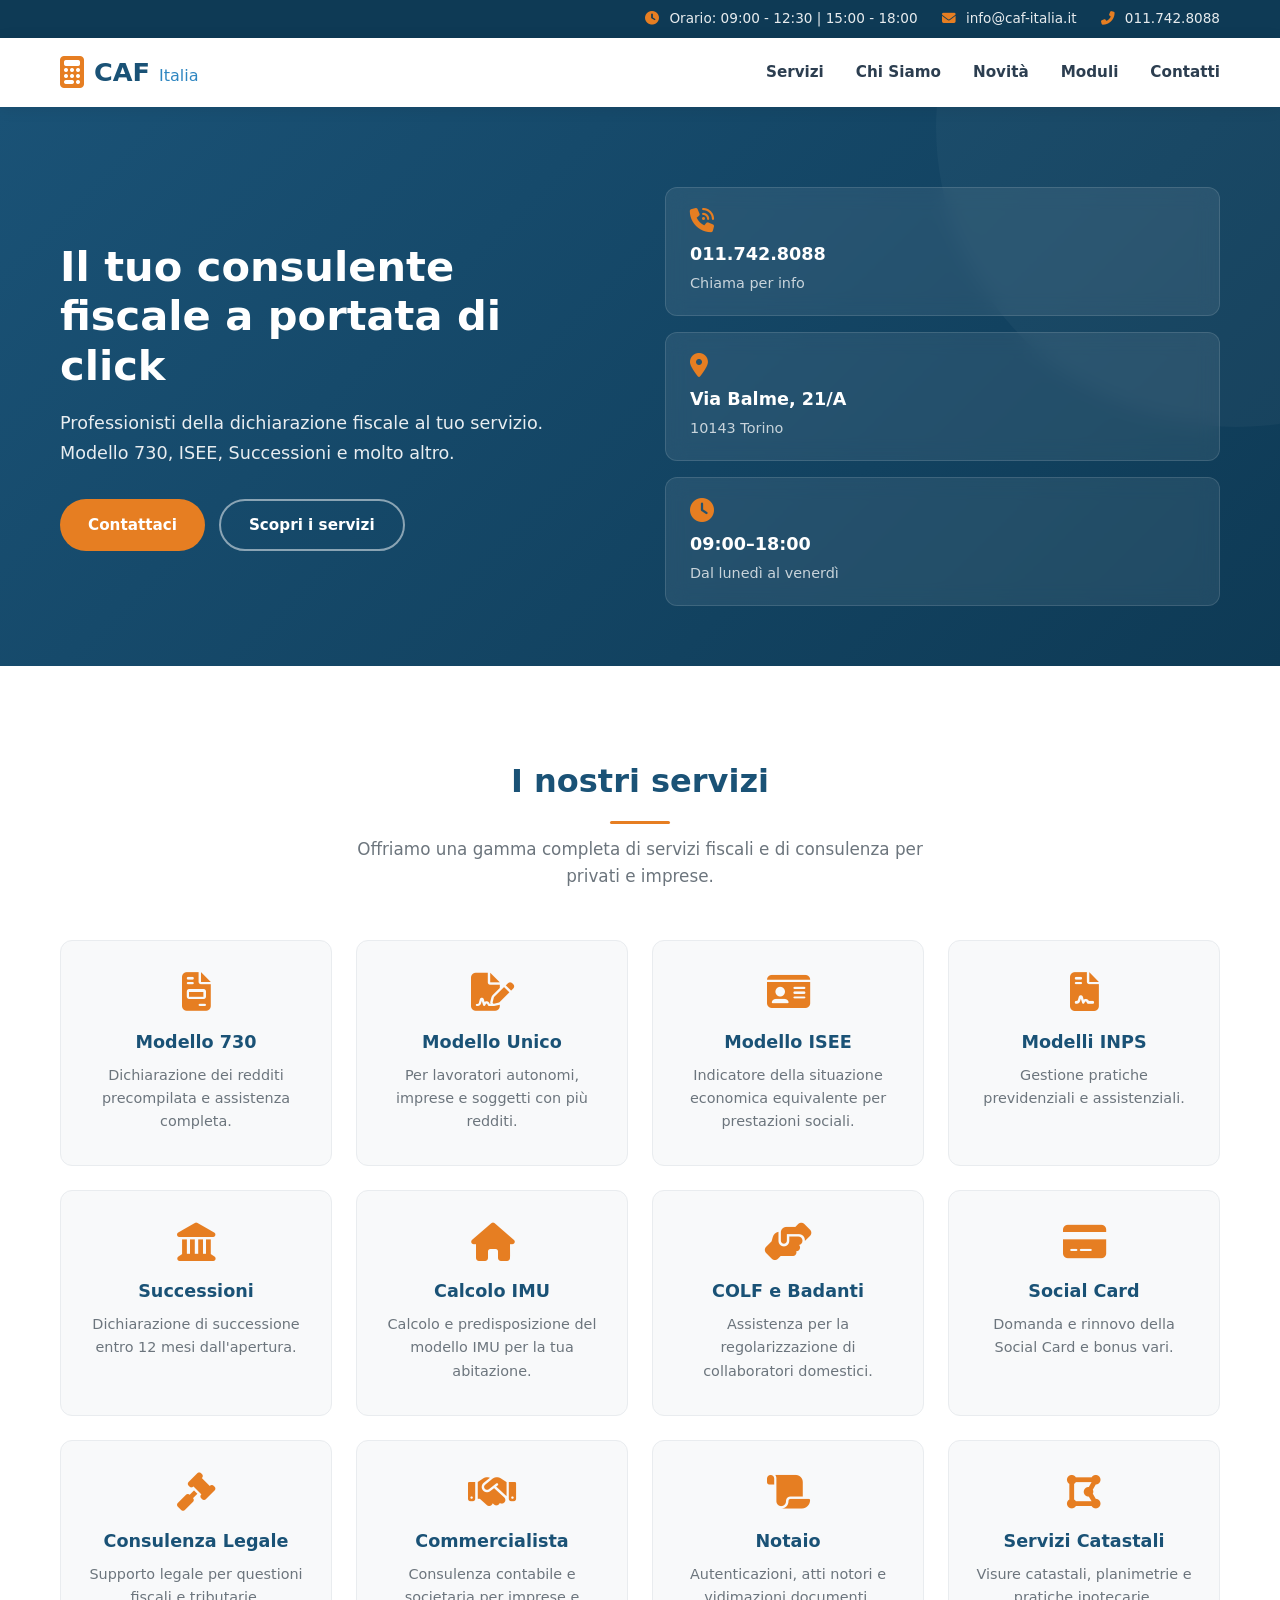
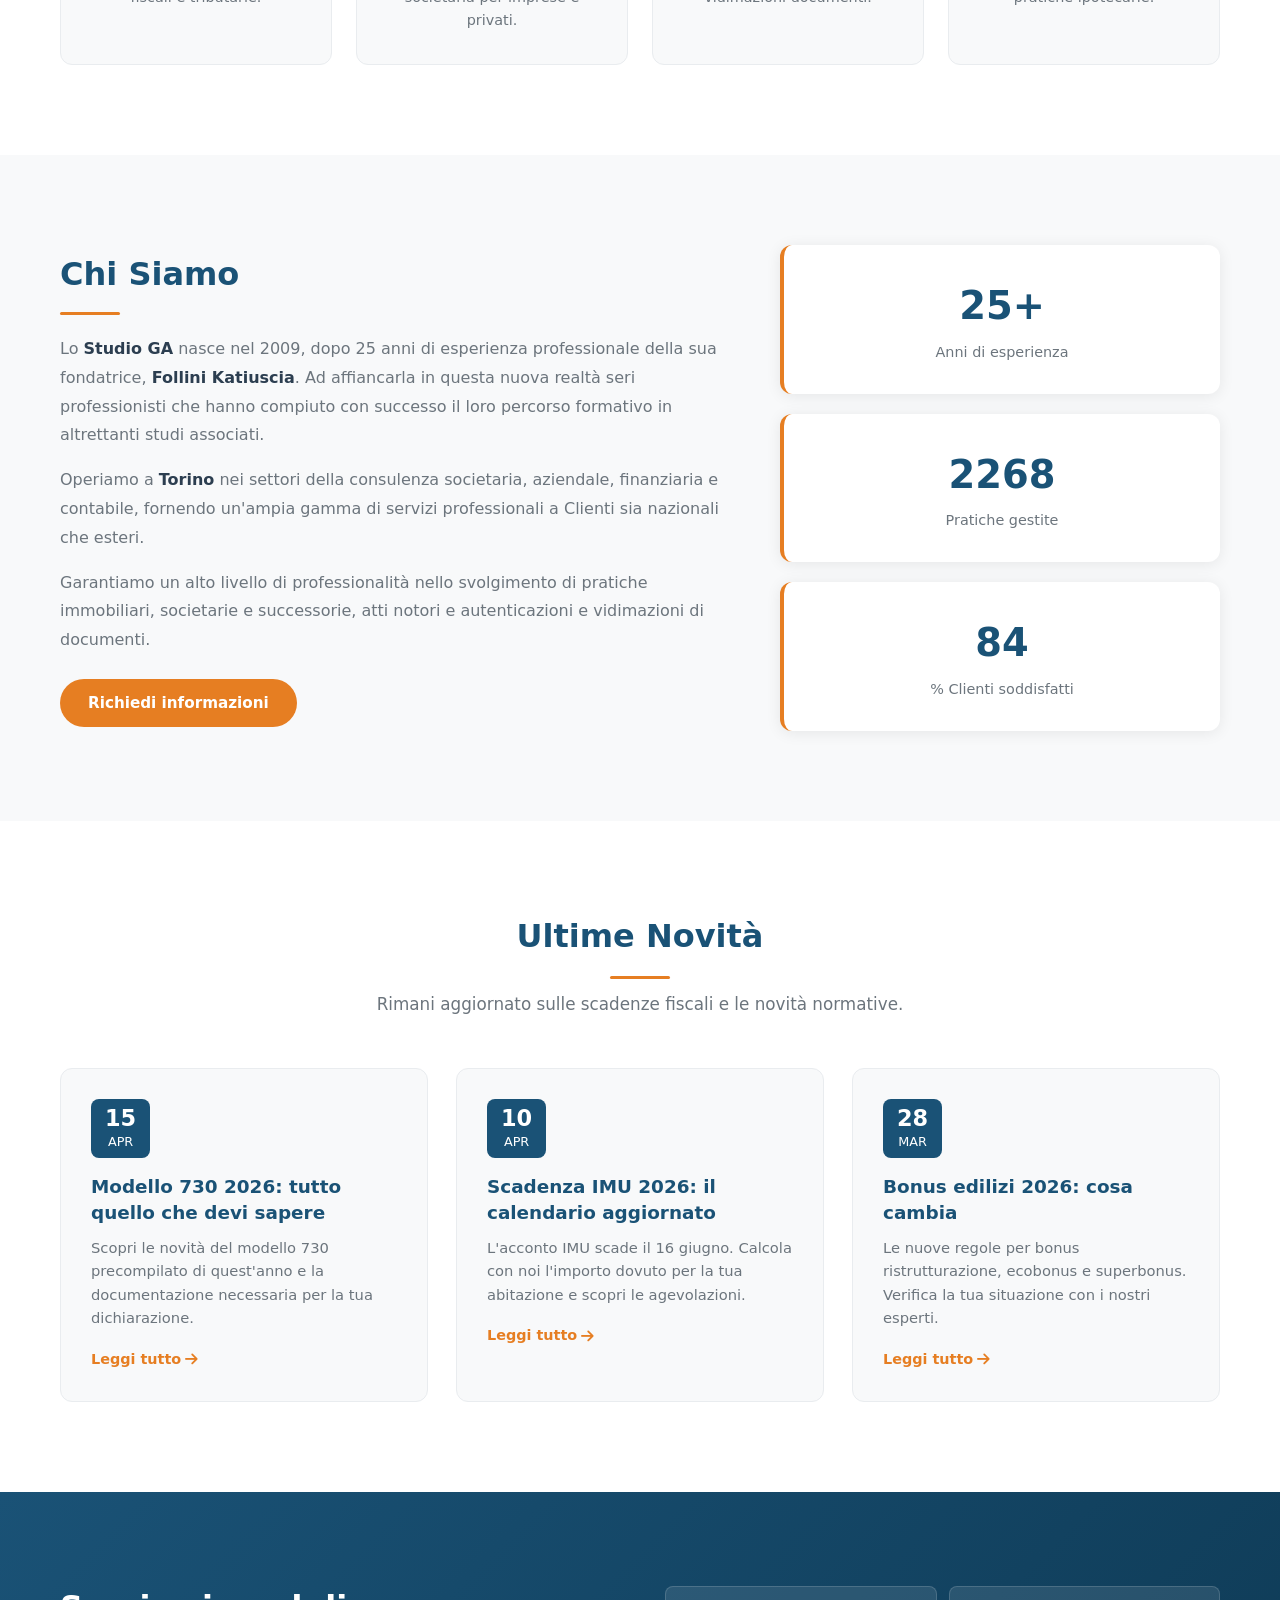
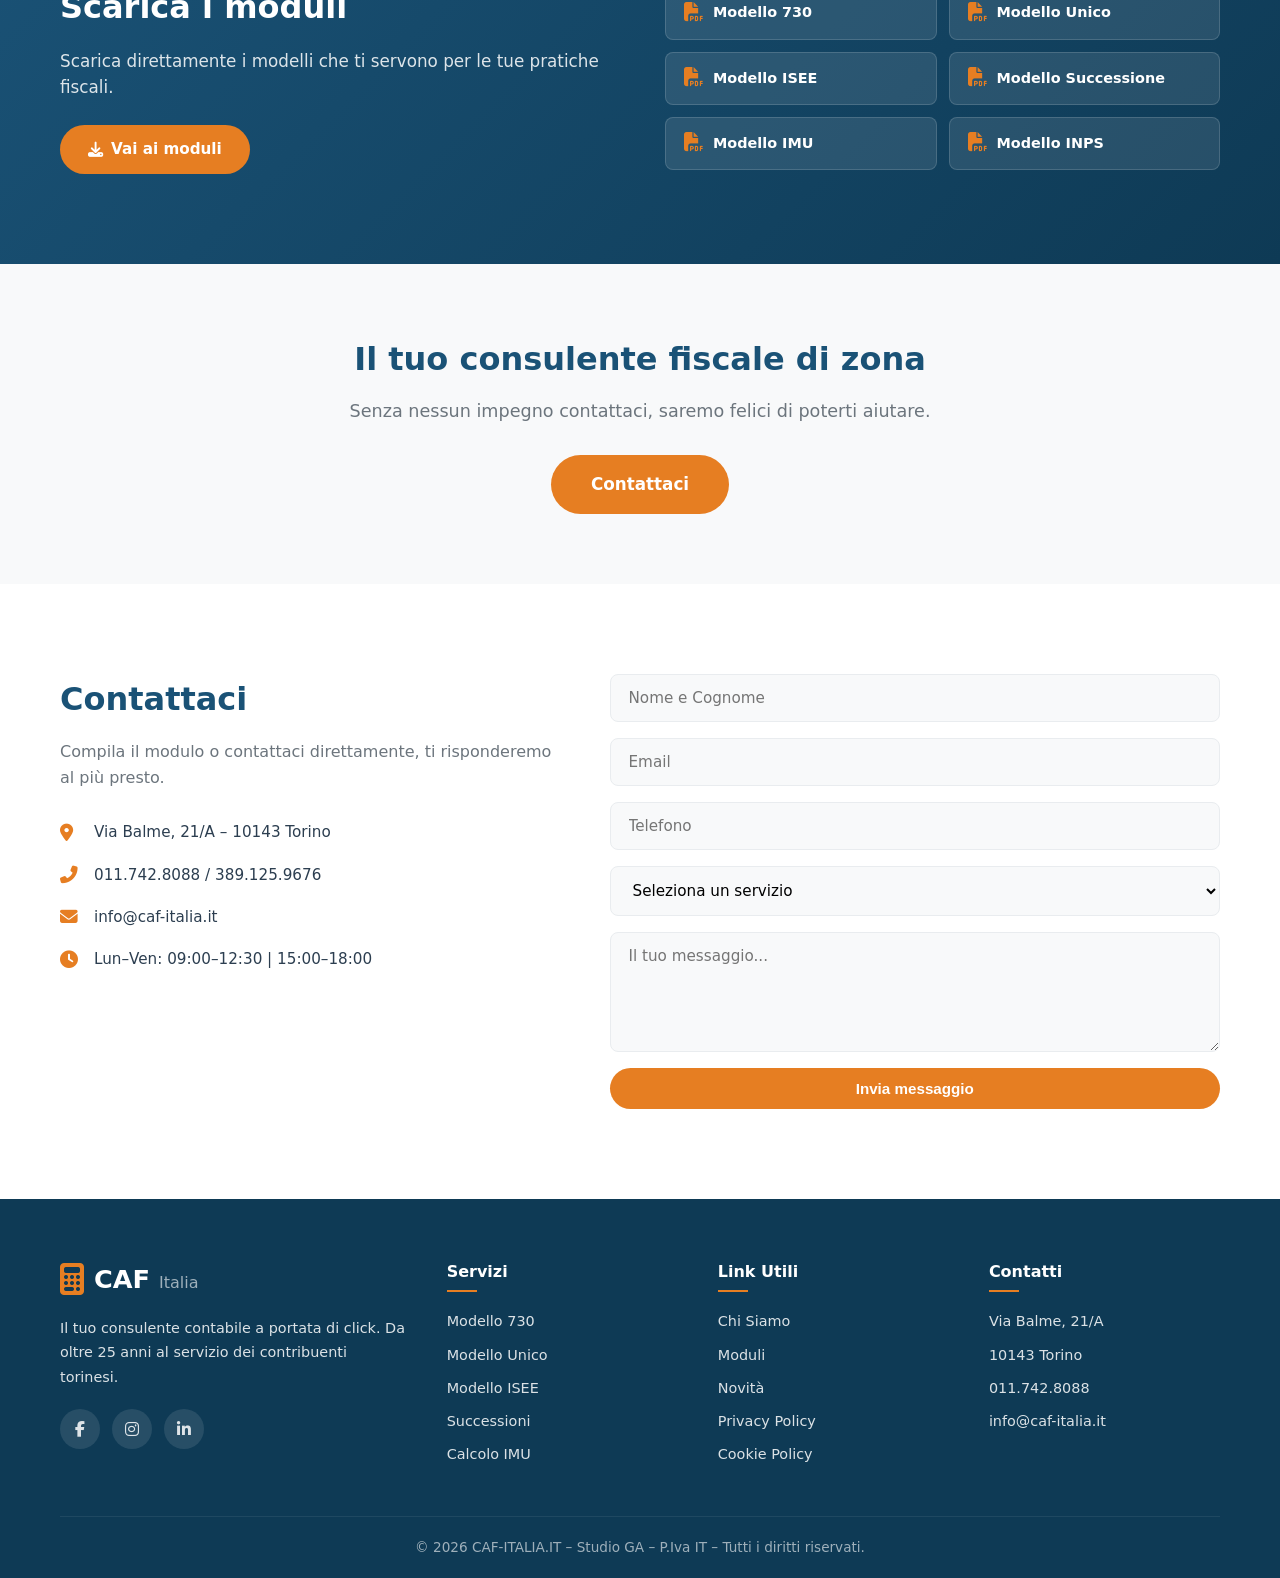
==== index.html @ b52d76a0 "Initial commit: CAF Italia website" ====
<!DOCTYPE html>
<html lang="it">
<head>
  <meta charset="UTF-8">
  <meta name="viewport" content="width=device-width, initial-scale=1.0">
  <meta name="description" content="CAF Italia - Centro di Assistenza Fiscale. Modello 730, ISEE, Unico, Successioni, IMU e molto altro.">
  <title>CAF Italia - Centro di Assistenza Fiscale</title>
  <link rel="stylesheet" href="https://cdnjs.cloudflare.com/ajax/libs/font-awesome/6.5.0/css/all.min.css">
  <link rel="stylesheet" href="css/style.css">
</head>
<body>

  <!-- Top Bar -->
  <div class="top-bar">
    <div class="container">
      <span><i class="fas fa-clock"></i> Orario: 09:00 - 12:30 | 15:00 - 18:00</span>
      <span><i class="fas fa-envelope"></i> info@caf-italia.it</span>
      <span><i class="fas fa-phone-alt"></i> 011.742.8088</span>
    </div>
  </div>

  <!-- Header -->
  <header class="header">
    <div class="container">
      <a href="#" class="logo">
        <i class="fas fa-calculator"></i>
        <span>CAF <small>Italia</small></span>
      </a>
      <nav class="nav">
        <ul>
          <li><a href="#servizi">Servizi</a></li>
          <li><a href="#chi-siamo">Chi Siamo</a></li>
          <li><a href="#novita">Novità</a></li>
          <li><a href="#moduli">Moduli</a></li>
          <li><a href="#contatti">Contatti</a></li>
        </ul>
      </nav>
      <button class="hamburger"><i class="fas fa-bars"></i></button>
    </div>
  </header>

  <!-- Hero -->
  <section class="hero">
    <div class="container">
      <div class="hero-content">
        <h1>Il tuo consulente fiscale a portata di click</h1>
        <p>Professionisti della dichiarazione fiscale al tuo servizio. Modello 730, ISEE, Successioni e molto altro.</p>
        <div class="hero-cta">
          <a href="#contatti" class="btn btn-primary">Contattaci</a>
          <a href="#servizi" class="btn btn-outline">Scopri i servizi</a>
        </div>
      </div>
      <div class="hero-info-cards">
        <div class="info-card">
          <i class="fas fa-phone-volume"></i>
          <h3>011.742.8088</h3>
          <p>Chiama per info</p>
        </div>
        <div class="info-card">
          <i class="fas fa-map-marker-alt"></i>
          <h3>Via Balme, 21/A</h3>
          <p>10143 Torino</p>
        </div>
        <div class="info-card">
          <i class="fas fa-clock"></i>
          <h3>09:00–18:00</h3>
          <p>Dal lunedì al venerdì</p>
        </div>
      </div>
    </div>
  </section>

  <!-- Servizi -->
  <section id="servizi" class="servizi">
    <div class="container">
      <div class="section-header">
        <h2>I nostri servizi</h2>
        <p>Offriamo una gamma completa di servizi fiscali e di consulenza per privati e imprese.</p>
      </div>
      <div class="servizi-grid">
        <a href="#" class="servizio-card">
          <i class="fas fa-file-invoice"></i>
          <h3>Modello 730</h3>
          <p>Dichiarazione dei redditi precompilata e assistenza completa.</p>
        </a>
        <a href="#" class="servizio-card">
          <i class="fas fa-file-signature"></i>
          <h3>Modello Unico</h3>
          <p>Per lavoratori autonomi, imprese e soggetti con più redditi.</p>
        </a>
        <a href="#" class="servizio-card">
          <i class="fas fa-id-card"></i>
          <h3>Modello ISEE</h3>
          <p>Indicatore della situazione economica equivalente per prestazioni sociali.</p>
        </a>
        <a href="#" class="servizio-card">
          <i class="fas fa-file-contract"></i>
          <h3>Modelli INPS</h3>
          <p>Gestione pratiche previdenziali e assistenziali.</p>
        </a>
        <a href="#" class="servizio-card">
          <i class="fas fa-landmark"></i>
          <h3>Successioni</h3>
          <p>Dichiarazione di successione entro 12 mesi dall'apertura.</p>
        </a>
        <a href="#" class="servizio-card">
          <i class="fas fa-home"></i>
          <h3>Calcolo IMU</h3>
          <p>Calcolo e predisposizione del modello IMU per la tua abitazione.</p>
        </a>
        <a href="#" class="servizio-card">
          <i class="fas fa-hands-helping"></i>
          <h3>COLF e Badanti</h3>
          <p>Assistenza per la regolarizzazione di collaboratori domestici.</p>
        </a>
        <a href="#" class="servizio-card">
          <i class="fas fa-credit-card"></i>
          <h3>Social Card</h3>
          <p>Domanda e rinnovo della Social Card e bonus vari.</p>
        </a>
        <a href="#" class="servizio-card">
          <i class="fas fa-gavel"></i>
          <h3>Consulenza Legale</h3>
          <p>Supporto legale per questioni fiscali e tributarie.</p>
        </a>
        <a href="#" class="servizio-card">
          <i class="fas fa-handshake"></i>
          <h3>Commercialista</h3>
          <p>Consulenza contabile e societaria per imprese e privati.</p>
        </a>
        <a href="#" class="servizio-card">
          <i class="fas fa-scroll"></i>
          <h3>Notaio</h3>
          <p>Autenticazioni, atti notori e vidimazioni documenti.</p>
        </a>
        <a href="#" class="servizio-card">
          <i class="fas fa-draw-polygon"></i>
          <h3>Servizi Catastali</h3>
          <p>Visure catastali, planimetrie e pratiche ipotecarie.</p>
        </a>
      </div>
    </div>
  </section>

  <!-- Chi Siamo -->
  <section id="chi-siamo" class="chi-siamo">
    <div class="container">
      <div class="chi-siamo-content">
        <div class="chi-siamo-text">
          <h2>Chi Siamo</h2>
          <p>Lo <strong>Studio GA</strong> nasce nel 2009, dopo 25 anni di esperienza professionale della sua fondatrice, <strong>Follini Katiuscia</strong>. Ad affiancarla in questa nuova realtà seri professionisti che hanno compiuto con successo il loro percorso formativo in altrettanti studi associati.</p>
          <p>Operiamo a <strong>Torino</strong> nei settori della consulenza societaria, aziendale, finanziaria e contabile, fornendo un'ampia gamma di servizi professionali a Clienti sia nazionali che esteri.</p>
          <p>Garantiamo un alto livello di professionalità nello svolgimento di pratiche immobiliari, societarie e successorie, atti notori e autenticazioni e vidimazioni di documenti.</p>
          <a href="#contatti" class="btn btn-primary">Richiedi informazioni</a>
        </div>
        <div class="chi-siamo-stats">
          <div class="stat">
            <span class="stat-number" data-target="25">0</span>
            <span class="stat-label">Anni di esperienza</span>
          </div>
          <div class="stat">
            <span class="stat-number" data-target="5000">0</span>
            <span class="stat-label">Pratiche gestite</span>
          </div>
          <div class="stat">
            <span class="stat-number" data-target="98">0</span>
            <span class="stat-label">% Clienti soddisfatti</span>
          </div>
        </div>
      </div>
    </div>
  </section>

  <!-- Novità -->
  <section id="novita" class="novita">
    <div class="container">
      <div class="section-header">
        <h2>Ultime Novità</h2>
        <p>Rimani aggiornato sulle scadenze fiscali e le novità normative.</p>
      </div>
      <div class="novita-grid">
        <article class="novita-card">
          <div class="novita-date"><span>15</span> Apr</div>
          <h3>Modello 730 2026: tutto quello che devi sapere</h3>
          <p>Scopri le novità del modello 730 precompilato di quest'anno e la documentazione necessaria per la tua dichiarazione.</p>
          <a href="#">Leggi tutto <i class="fas fa-arrow-right"></i></a>
        </article>
        <article class="novita-card">
          <div class="novita-date"><span>10</span> Apr</div>
          <h3>Scadenza IMU 2026: il calendario aggiornato</h3>
          <p>L'acconto IMU scade il 16 giugno. Calcola con noi l'importo dovuto per la tua abitazione e scopri le agevolazioni.</p>
          <a href="#">Leggi tutto <i class="fas fa-arrow-right"></i></a>
        </article>
        <article class="novita-card">
          <div class="novita-date"><span>28</span> Mar</div>
          <h3>Bonus edilizi 2026: cosa cambia</h3>
          <p>Le nuove regole per bonus ristrutturazione, ecobonus e superbonus. Verifica la tua situazione con i nostri esperti.</p>
          <a href="#">Leggi tutto <i class="fas fa-arrow-right"></i></a>
        </article>
      </div>
    </div>
  </section>

  <!-- Moduli -->
  <section id="moduli" class="moduli">
    <div class="container">
      <div class="moduli-content">
        <div>
          <h2>Scarica i moduli</h2>
          <p>Scarica direttamente i modelli che ti servono per le tue pratiche fiscali.</p>
          <a href="#" class="btn btn-primary"><i class="fas fa-download"></i> Vai ai moduli</a>
        </div>
        <div class="moduli-links">
          <a href="#"><i class="fas fa-file-pdf"></i> Modello 730</a>
          <a href="#"><i class="fas fa-file-pdf"></i> Modello Unico</a>
          <a href="#"><i class="fas fa-file-pdf"></i> Modello ISEE</a>
          <a href="#"><i class="fas fa-file-pdf"></i> Modello Successione</a>
          <a href="#"><i class="fas fa-file-pdf"></i> Modello IMU</a>
          <a href="#"><i class="fas fa-file-pdf"></i> Modello INPS</a>
        </div>
      </div>
    </div>
  </section>

  <!-- CTA -->
  <section class="cta">
    <div class="container">
      <h2>Il tuo consulente fiscale di zona</h2>
      <p>Senza nessun impegno contattaci, saremo felici di poterti aiutare.</p>
      <a href="#contatti" class="btn btn-primary btn-lg">Contattaci</a>
    </div>
  </section>

  <!-- Contatti -->
  <section id="contatti" class="contatti">
    <div class="container">
      <div class="contatti-grid">
        <div class="contatti-info">
          <h2>Contattaci</h2>
          <p>Compila il modulo o contattaci direttamente, ti risponderemo al più presto.</p>
          <ul class="contatti-details">
            <li><i class="fas fa-map-marker-alt"></i> Via Balme, 21/A – 10143 Torino</li>
            <li><i class="fas fa-phone-alt"></i> 011.742.8088 / 389.125.9676</li>
            <li><i class="fas fa-envelope"></i> info@caf-italia.it</li>
            <li><i class="fas fa-clock"></i> Lun–Ven: 09:00–12:30 | 15:00–18:00</li>
          </ul>
        </div>
        <form class="contatti-form" id="contactForm">
          <input type="text" placeholder="Nome e Cognome" required>
          <input type="email" placeholder="Email" required>
          <input type="tel" placeholder="Telefono">
          <select required>
            <option value="">Seleziona un servizio</option>
            <option>Modello 730</option>
            <option>Modello Unico</option>
            <option>Modello ISEE</option>
            <option>Successione</option>
            <option>Calcolo IMU</option>
            <option>COLF e Badanti</option>
            <option>Consulenza</option>
            <option>Altro</option>
          </select>
          <textarea placeholder="Il tuo messaggio..." rows="5" required></textarea>
          <button type="submit" class="btn btn-primary">Invia messaggio</button>
        </form>
      </div>
    </div>
  </section>

  <!-- Footer -->
  <footer class="footer">
    <div class="container">
      <div class="footer-grid">
        <div class="footer-brand">
          <a href="#" class="logo">
            <i class="fas fa-calculator"></i>
            <span>CAF <small>Italia</small></span>
          </a>
          <p>Il tuo consulente contabile a portata di click. Da oltre 25 anni al servizio dei contribuenti torinesi.</p>
          <div class="footer-social">
            <a href="#"><i class="fab fa-facebook-f"></i></a>
            <a href="#"><i class="fab fa-instagram"></i></a>
            <a href="#"><i class="fab fa-linkedin-in"></i></a>
          </div>
        </div>
        <div class="footer-col">
          <h4>Servizi</h4>
          <ul>
            <li><a href="#">Modello 730</a></li>
            <li><a href="#">Modello Unico</a></li>
            <li><a href="#">Modello ISEE</a></li>
            <li><a href="#">Successioni</a></li>
            <li><a href="#">Calcolo IMU</a></li>
          </ul>
        </div>
        <div class="footer-col">
          <h4>Link Utili</h4>
          <ul>
            <li><a href="#">Chi Siamo</a></li>
            <li><a href="#">Moduli</a></li>
            <li><a href="#">Novità</a></li>
            <li><a href="#">Privacy Policy</a></li>
            <li><a href="#">Cookie Policy</a></li>
          </ul>
        </div>
        <div class="footer-col">
          <h4>Contatti</h4>
          <ul>
            <li>Via Balme, 21/A</li>
            <li>10143 Torino</li>
            <li>011.742.8088</li>
            <li>info@caf-italia.it</li>
          </ul>
        </div>
      </div>
      <div class="footer-bottom">
        <p>&copy; 2026 CAF-ITALIA.IT – Studio GA – P.Iva IT – Tutti i diritti riservati.</p>
      </div>
    </div>
  </footer>

  <a href="#" class="back-to-top" id="backToTop"><i class="fas fa-chevron-up"></i></a>

  <script src="js/main.js"></script>
</body>
</html>
---- css/style.css ----
/* ============================================
   CAF Italia - Stile Principale
   ============================================ */

*, *::before, *::after {
  margin: 0;
  padding: 0;
  box-sizing: border-box;
}

:root {
  --primary: #1a5276;
  --primary-dark: #0e3a55;
  --primary-light: #2e86c1;
  --accent: #e67e22;
  --accent-hover: #d35400;
  --bg-light: #f8f9fa;
  --bg-white: #ffffff;
  --text: #2c3e50;
  --text-light: #6c757d;
  --border: #e9ecef;
  --shadow: 0 2px 15px rgba(0,0,0,0.08);
  --shadow-hover: 0 8px 30px rgba(0,0,0,0.12);
  --radius: 12px;
  --radius-sm: 8px;
  --transition: 0.3s ease;
  --font: 'Segoe UI', system-ui, -apple-system, sans-serif;
}

html {
  scroll-behavior: smooth;
}

body {
  font-family: var(--font);
  color: var(--text);
  line-height: 1.6;
  background: var(--bg-light);
}

a {
  text-decoration: none;
  color: inherit;
}

ul { list-style: none; }

img { max-width: 100%; }

.container {
  max-width: 1200px;
  margin: 0 auto;
  padding: 0 20px;
}

/* ============================================
   Top Bar
   ============================================ */

.top-bar {
  background: var(--primary-dark);
  color: rgba(255,255,255,0.9);
  font-size: 0.85rem;
  padding: 8px 0;
}

.top-bar .container {
  display: flex;
  justify-content: flex-end;
  gap: 24px;
  flex-wrap: wrap;
}

.top-bar span i {
  margin-right: 6px;
  color: var(--accent);
}

/* ============================================
   Header / Nav
   ============================================ */

.header {
  background: var(--bg-white);
  box-shadow: var(--shadow);
  position: sticky;
  top: 0;
  z-index: 1000;
  padding: 14px 0;
}

.header .container {
  display: flex;
  align-items: center;
  justify-content: space-between;
}

.logo {
  display: flex;
  align-items: center;
  gap: 10px;
  font-size: 1.6rem;
  font-weight: 800;
  color: var(--primary);
}

.logo i {
  font-size: 2rem;
  color: var(--accent);
}

.logo small {
  font-weight: 300;
  font-size: 1rem;
  color: var(--primary-light);
}

.nav ul {
  display: flex;
  gap: 32px;
}

.nav a {
  font-weight: 600;
  font-size: 0.95rem;
  color: var(--text);
  position: relative;
  padding-bottom: 4px;
  transition: color var(--transition);
}

.nav a::after {
  content: '';
  position: absolute;
  bottom: 0;
  left: 0;
  width: 0;
  height: 2px;
  background: var(--accent);
  transition: width var(--transition);
}

.nav a:hover {
  color: var(--accent);
}

.nav a:hover::after {
  width: 100%;
}

.hamburger {
  display: none;
  background: none;
  border: none;
  font-size: 1.5rem;
  color: var(--primary);
  cursor: pointer;
}

/* ============================================
   Hero
   ============================================ */

.hero {
  background: linear-gradient(135deg, var(--primary) 0%, var(--primary-dark) 100%);
  color: var(--bg-white);
  padding: 80px 0 60px;
  position: relative;
  overflow: hidden;
}

.hero::before {
  content: '';
  position: absolute;
  top: -50%;
  right: -20%;
  width: 600px;
  height: 600px;
  border-radius: 50%;
  background: rgba(255,255,255,0.03);
}

.hero .container {
  display: grid;
  grid-template-columns: 1fr 1fr;
  gap: 50px;
  align-items: center;
}

.hero-content h1 {
  font-size: 2.6rem;
  line-height: 1.2;
  margin-bottom: 18px;
}

.hero-content p {
  font-size: 1.1rem;
  opacity: 0.9;
  margin-bottom: 30px;
  line-height: 1.7;
}

.hero-cta {
  display: flex;
  gap: 14px;
  flex-wrap: wrap;
}

.btn {
  display: inline-flex;
  align-items: center;
  gap: 8px;
  padding: 12px 28px;
  border-radius: 50px;
  font-weight: 600;
  font-size: 0.95rem;
  border: none;
  cursor: pointer;
  transition: all var(--transition);
}

.btn-primary {
  background: var(--accent);
  color: var(--bg-white);
}

.btn-primary:hover {
  background: var(--accent-hover);
  transform: translateY(-2px);
  box-shadow: 0 4px 15px rgba(230,126,34,0.4);
}

.btn-outline {
  background: transparent;
  color: var(--bg-white);
  border: 2px solid rgba(255,255,255,0.5);
}

.btn-outline:hover {
  border-color: var(--bg-white);
  background: rgba(255,255,255,0.1);
  transform: translateY(-2px);
}

.btn-lg {
  padding: 16px 40px;
  font-size: 1.05rem;
}

.hero-info-cards {
  display: grid;
  gap: 16px;
}

.info-card {
  background: rgba(255,255,255,0.08);
  backdrop-filter: blur(10px);
  padding: 20px 24px;
  border-radius: var(--radius);
  border: 1px solid rgba(255,255,255,0.12);
  transition: all var(--transition);
}

.info-card:hover {
  background: rgba(255,255,255,0.14);
  transform: translateX(6px);
}

.info-card i {
  font-size: 1.5rem;
  color: var(--accent);
  margin-bottom: 8px;
}

.info-card h3 {
  font-size: 1.1rem;
  margin-bottom: 4px;
}

.info-card p {
  font-size: 0.9rem;
  opacity: 0.75;
}

/* ============================================
   Section Header
   ============================================ */

.section-header {
  text-align: center;
  margin-bottom: 50px;
}

.section-header h2 {
  font-size: 2rem;
  color: var(--primary);
  margin-bottom: 12px;
}

.section-header h2::after {
  content: '';
  display: block;
  width: 60px;
  height: 3px;
  background: var(--accent);
  margin: 14px auto 0;
  border-radius: 2px;
}

.section-header p {
  color: var(--text-light);
  font-size: 1.05rem;
  max-width: 600px;
  margin: 0 auto;
}

/* ============================================
   Servizi
   ============================================ */

.servizi {
  padding: 90px 0;
  background: var(--bg-white);
}

.servizi-grid {
  display: grid;
  grid-template-columns: repeat(auto-fill, minmax(260px, 1fr));
  gap: 24px;
}

.servizio-card {
  background: var(--bg-light);
  padding: 32px 24px;
  border-radius: var(--radius);
  text-align: center;
  border: 1px solid var(--border);
  transition: all var(--transition);
}

.servizio-card:hover {
  transform: translateY(-6px);
  box-shadow: var(--shadow-hover);
  border-color: var(--primary-light);
}

.servizio-card i {
  font-size: 2.4rem;
  color: var(--accent);
  margin-bottom: 16px;
}

.servizio-card h3 {
  font-size: 1.1rem;
  color: var(--primary);
  margin-bottom: 8px;
}

.servizio-card p {
  color: var(--text-light);
  font-size: 0.9rem;
}

/* ============================================
   Chi Siamo
   ============================================ */

.chi-siamo {
  padding: 90px 0;
  background: var(--bg-light);
}

.chi-siamo-content {
  display: grid;
  grid-template-columns: 1.2fr 0.8fr;
  gap: 60px;
  align-items: center;
}

.chi-siamo-text h2 {
  font-size: 2rem;
  color: var(--primary);
  margin-bottom: 20px;
}

.chi-siamo-text h2::after {
  content: '';
  display: block;
  width: 60px;
  height: 3px;
  background: var(--accent);
  margin-top: 12px;
  border-radius: 2px;
}

.chi-siamo-text p {
  margin-bottom: 16px;
  color: var(--text-light);
  line-height: 1.8;
}

.chi-siamo-text p strong {
  color: var(--text);
}

.chi-siamo-text .btn {
  margin-top: 8px;
}

.chi-siamo-stats {
  display: grid;
  gap: 20px;
}

.stat {
  background: var(--bg-white);
  padding: 30px 20px;
  border-radius: var(--radius);
  text-align: center;
  box-shadow: var(--shadow);
  border-left: 4px solid var(--accent);
}

.stat-number {
  display: block;
  font-size: 2.4rem;
  font-weight: 800;
  color: var(--primary);
}

.stat-label {
  display: block;
  font-size: 0.9rem;
  color: var(--text-light);
  margin-top: 4px;
}

/* ============================================
   Novità
   ============================================ */

.novita {
  padding: 90px 0;
  background: var(--bg-white);
}

.novita-grid {
  display: grid;
  grid-template-columns: repeat(auto-fill, minmax(320px, 1fr));
  gap: 28px;
}

.novita-card {
  background: var(--bg-light);
  border-radius: var(--radius);
  padding: 30px;
  border: 1px solid var(--border);
  transition: all var(--transition);
}

.novita-card:hover {
  transform: translateY(-4px);
  box-shadow: var(--shadow-hover);
}

.novita-date {
  display: inline-flex;
  flex-direction: column;
  align-items: center;
  background: var(--primary);
  color: var(--bg-white);
  border-radius: var(--radius-sm);
  padding: 6px 14px;
  margin-bottom: 16px;
  font-size: 0.8rem;
  text-transform: uppercase;
}

.novita-date span {
  font-size: 1.4rem;
  font-weight: 700;
  line-height: 1.2;
}

.novita-card h3 {
  font-size: 1.15rem;
  color: var(--primary);
  margin-bottom: 10px;
  line-height: 1.4;
}

.novita-card p {
  color: var(--text-light);
  font-size: 0.92rem;
  margin-bottom: 16px;
}

.novita-card a {
  color: var(--accent);
  font-weight: 600;
  font-size: 0.9rem;
  transition: gap var(--transition);
  display: inline-flex;
  align-items: center;
  gap: 4px;
}

.novita-card a:hover {
  gap: 8px;
}

/* ============================================
   Moduli
   ============================================ */

.moduli {
  padding: 90px 0;
  background: linear-gradient(135deg, var(--primary) 0%, var(--primary-dark) 100%);
  color: var(--bg-white);
}

.moduli-content {
  display: grid;
  grid-template-columns: 1fr 1fr;
  gap: 50px;
  align-items: center;
}

.moduli-content h2 {
  font-size: 2rem;
  margin-bottom: 14px;
}

.moduli-content p {
  opacity: 0.85;
  margin-bottom: 24px;
  font-size: 1.05rem;
}

.moduli-links {
  display: grid;
  grid-template-columns: 1fr 1fr;
  gap: 12px;
}

.moduli-links a {
  display: flex;
  align-items: center;
  gap: 10px;
  background: rgba(255,255,255,0.1);
  padding: 14px 18px;
  border-radius: var(--radius-sm);
  font-weight: 600;
  font-size: 0.9rem;
  transition: all var(--transition);
  border: 1px solid rgba(255,255,255,0.15);
}

.moduli-links a i {
  color: var(--accent);
  font-size: 1.2rem;
}

.moduli-links a:hover {
  background: rgba(255,255,255,0.2);
  transform: translateY(-2px);
}

/* ============================================
   CTA
   ============================================ */

.cta {
  padding: 70px 0;
  text-align: center;
  background: var(--bg-light);
}

.cta h2 {
  font-size: 2rem;
  color: var(--primary);
  margin-bottom: 12px;
}

.cta p {
  color: var(--text-light);
  font-size: 1.1rem;
  margin-bottom: 30px;
}

/* ============================================
   Contatti
   ============================================ */

.contatti {
  padding: 90px 0;
  background: var(--bg-white);
}

.contatti-grid {
  display: grid;
  grid-template-columns: 0.9fr 1.1fr;
  gap: 50px;
  align-items: start;
}

.contatti-info h2 {
  font-size: 2rem;
  color: var(--primary);
  margin-bottom: 14px;
}

.contatti-info > p {
  color: var(--text-light);
  margin-bottom: 30px;
}

.contatti-details {
  display: grid;
  gap: 18px;
}

.contatti-details li {
  display: flex;
  align-items: center;
  gap: 14px;
  font-size: 0.95rem;
}

.contatti-details li i {
  width: 20px;
  color: var(--accent);
  font-size: 1.1rem;
}

.contatti-form {
  display: grid;
  gap: 16px;
}

.contatti-form input,
.contatti-form select,
.contatti-form textarea {
  width: 100%;
  padding: 14px 18px;
  border: 1px solid var(--border);
  border-radius: var(--radius-sm);
  font-family: var(--font);
  font-size: 0.95rem;
  background: var(--bg-light);
  transition: border var(--transition);
}

.contatti-form input:focus,
.contatti-form select:focus,
.contatti-form textarea:focus {
  outline: none;
  border-color: var(--primary-light);
  background: var(--bg-white);
}

.contatti-form button {
  justify-content: center;
}

/* ============================================
   Footer
   ============================================ */

.footer {
  background: var(--primary-dark);
  color: rgba(255,255,255,0.85);
  padding: 60px 0 0;
}

.footer-grid {
  display: grid;
  grid-template-columns: 1.5fr 1fr 1fr 1fr;
  gap: 40px;
  padding-bottom: 40px;
}

.footer-brand .logo {
  color: var(--bg-white);
  margin-bottom: 16px;
}

.footer-brand .logo small {
  color: rgba(255,255,255,0.6);
}

.footer-brand p {
  font-size: 0.9rem;
  margin-bottom: 20px;
  line-height: 1.7;
}

.footer-social {
  display: flex;
  gap: 12px;
}

.footer-social a {
  display: flex;
  align-items: center;
  justify-content: center;
  width: 40px;
  height: 40px;
  border-radius: 50%;
  background: rgba(255,255,255,0.1);
  transition: all var(--transition);
}

.footer-social a:hover {
  background: var(--accent);
  transform: translateY(-3px);
}

.footer-col h4 {
  color: var(--bg-white);
  font-size: 1rem;
  margin-bottom: 18px;
  position: relative;
  padding-bottom: 8px;
}

.footer-col h4::after {
  content: '';
  position: absolute;
  bottom: 0;
  left: 0;
  width: 30px;
  height: 2px;
  background: var(--accent);
}

.footer-col ul li {
  margin-bottom: 10px;
  font-size: 0.9rem;
}

.footer-col ul li a {
  transition: color var(--transition);
}

.footer-col ul li a:hover {
  color: var(--accent);
}

.footer-bottom {
  border-top: 1px solid rgba(255,255,255,0.1);
  padding: 20px 0;
  text-align: center;
  font-size: 0.85rem;
  opacity: 0.7;
}

/* ============================================
   Back to Top
   ============================================ */

.back-to-top {
  position: fixed;
  bottom: 30px;
  right: 30px;
  width: 46px;
  height: 46px;
  background: var(--accent);
  color: var(--bg-white);
  border-radius: 50%;
  display: flex;
  align-items: center;
  justify-content: center;
  font-size: 1.2rem;
  box-shadow: var(--shadow);
  opacity: 0;
  visibility: hidden;
  transition: all var(--transition);
  z-index: 999;
}

.back-to-top.visible {
  opacity: 1;
  visibility: visible;
}

.back-to-top:hover {
  background: var(--accent-hover);
  transform: translateY(-3px);
}

/* ============================================
   Responsive
   ============================================ */

@media (max-width: 992px) {
  .hero .container {
    grid-template-columns: 1fr;
  }

  .hero-content h1 {
    font-size: 2rem;
  }

  .hero-info-cards {
    grid-template-columns: repeat(3, 1fr);
  }

  .chi-siamo-content {
    grid-template-columns: 1fr;
  }

  .contatti-grid {
    grid-template-columns: 1fr;
  }

  .moduli-content {
    grid-template-columns: 1fr;
  }

  .footer-grid {
    grid-template-columns: repeat(2, 1fr);
  }
}

@media (max-width: 768px) {
  .top-bar .container {
    justify-content: center;
    gap: 12px;
  }

  .nav ul {
    display: none;
    flex-direction: column;
    gap: 0;
    position: absolute;
    top: 100%;
    left: 0;
    right: 0;
    background: var(--bg-white);
    box-shadow: 0 10px 30px rgba(0,0,0,0.1);
  }

  .nav ul.active {
    display: flex;
  }

  .nav ul li {
    border-top: 1px solid var(--border);
  }

  .nav ul li a {
    display: block;
    padding: 16px 20px;
  }

  .hamburger {
    display: block;
  }

  .hero {
    padding: 50px 0 40px;
  }

  .hero-content h1 {
    font-size: 1.7rem;
  }

  .hero-info-cards {
    grid-template-columns: 1fr;
  }

  .servizi-grid {
    grid-template-columns: repeat(2, 1fr);
  }

  .novita-grid {
    grid-template-columns: 1fr;
  }

  .moduli-links {
    grid-template-columns: 1fr;
  }

  .chi-siamo-stats {
    grid-template-columns: repeat(3, 1fr);
  }

  .footer-grid {
    grid-template-columns: 1fr;
    gap: 30px;
  }

  .section-header h2 {
    font-size: 1.6rem;
  }
}

@media (max-width: 480px) {
  .servizi-grid {
    grid-template-columns: 1fr;
  }

  .chi-siamo-stats {
    grid-template-columns: 1fr;
  }

  .hero-cta {
    flex-direction: column;
  }

  .hero-cta .btn {
    justify-content: center;
  }
}
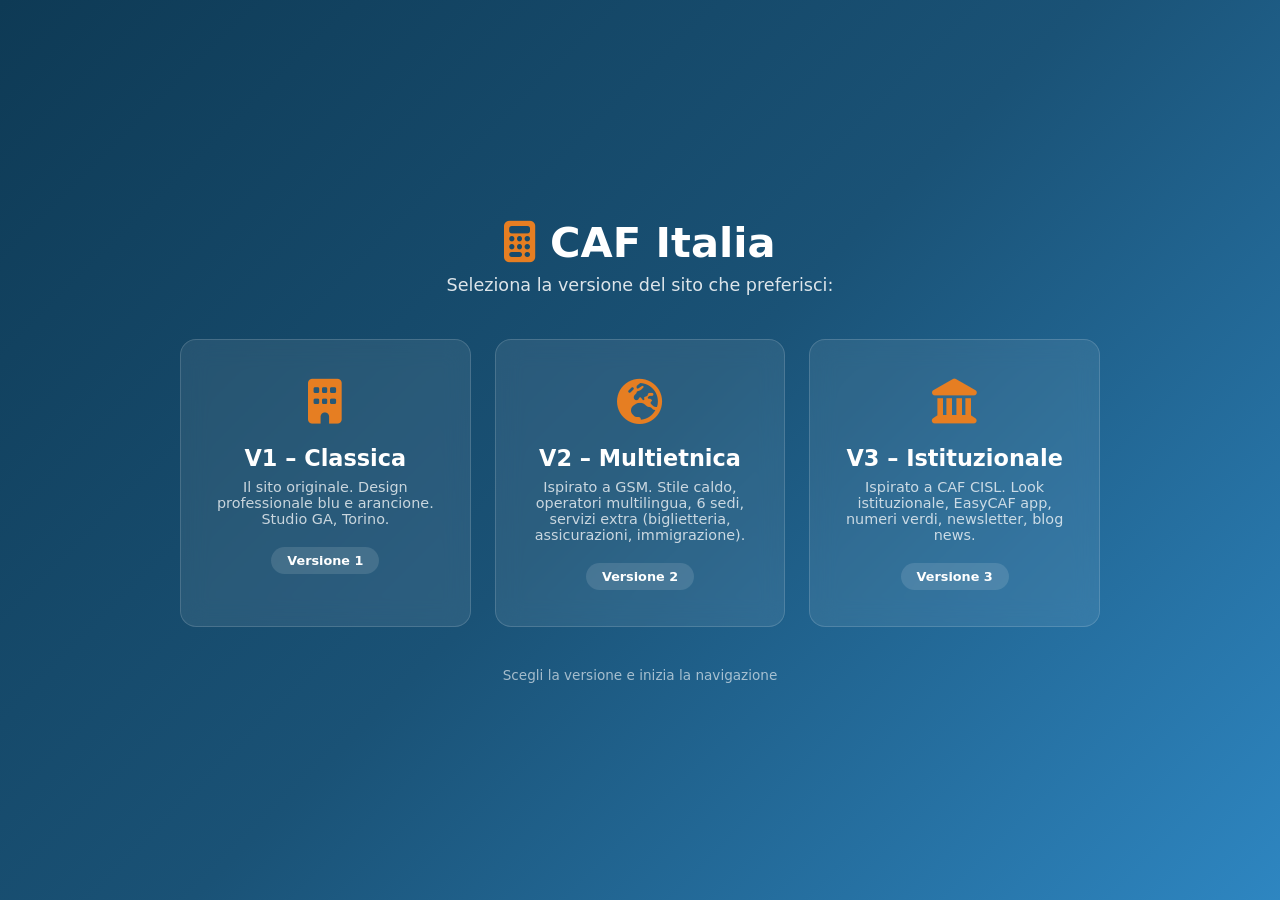
==== commit af355317: "Add V2 (multietnica) and V3 (istituzionale) versions" ====
--- a/index.html
+++ b/index.html
@@ -3,324 +3,64 @@
 <head>
   <meta charset="UTF-8">
   <meta name="viewport" content="width=device-width, initial-scale=1.0">
-  <meta name="description" content="CAF Italia - Centro di Assistenza Fiscale. Modello 730, ISEE, Unico, Successioni, IMU e molto altro.">
-  <title>CAF Italia - Centro di Assistenza Fiscale</title>
+  <meta name="description" content="CAF Italia - Centro di Assistenza Fiscale. Tre versioni del sito: classica, multietnica, istituzionale.">
+  <title>CAF Italia – Seleziona versione</title>
   <link rel="stylesheet" href="https://cdnjs.cloudflare.com/ajax/libs/font-awesome/6.5.0/css/all.min.css">
-  <link rel="stylesheet" href="css/style.css">
+  <style>
+    * { margin:0; padding:0; box-sizing:border-box; }
+    body {
+      font-family:'Segoe UI',system-ui,sans-serif;
+      background:linear-gradient(135deg,#0e3a55 0%,#1a5276 50%,#2e86c1 100%);
+      color:#fff; min-height:100vh; display:flex; align-items:center;
+    }
+    .container { max-width:960px; margin:0 auto; padding:40px 20px; text-align:center; }
+    h1 { font-size:2.6rem; margin-bottom:8px; }
+    h1 i { color:#e67e22; }
+    p { font-size:1.1rem; opacity:0.85; margin-bottom:44px; }
+    .grid { display:grid; grid-template-columns:repeat(3,1fr); gap:24px; }
+    .card {
+      background:rgba(255,255,255,0.08); backdrop-filter:blur(12px);
+      border:1px solid rgba(255,255,255,0.15); border-radius:16px;
+      padding:36px 24px; transition:all .3s; cursor:pointer;
+      text-decoration:none; color:#fff;
+    }
+    .card:hover { transform:translateY(-8px); background:rgba(255,255,255,0.14); box-shadow:0 16px 40px rgba(0,0,0,0.25); }
+    .card-icon { font-size:2.8rem; color:#e67e22; margin-bottom:16px; }
+    .card h2 { font-size:1.4rem; margin-bottom:8px; }
+    .card p { font-size:0.9rem; opacity:0.75; margin-bottom:20px; }
+    .card .tag {
+      display:inline-block; padding:6px 16px; border-radius:50px;
+      background:rgba(255,255,255,0.12); font-size:0.8rem; font-weight:600;
+    }
+    .bottom { margin-top:40px; font-size:0.85rem; opacity:0.6; }
+    @media(max-width:768px){ .grid { grid-template-columns:1fr; } h1 { font-size:2rem; } }
+  </style>
 </head>
 <body>
-
-  <!-- Top Bar -->
-  <div class="top-bar">
-    <div class="container">
-      <span><i class="fas fa-clock"></i> Orario: 09:00 - 12:30 | 15:00 - 18:00</span>
-      <span><i class="fas fa-envelope"></i> info@caf-italia.it</span>
-      <span><i class="fas fa-phone-alt"></i> 011.742.8088</span>
+  <div class="container">
+    <h1><i class="fas fa-calculator"></i> CAF Italia</h1>
+    <p>Seleziona la versione del sito che preferisci:</p>
+    <div class="grid">
+      <a href="index.html" class="card">
+        <div class="card-icon"><i class="fas fa-building"></i></div>
+        <h2>V1 – Classica</h2>
+        <p>Il sito originale. Design professionale blu e arancione. Studio GA, Torino.</p>
+        <span class="tag">Versione 1</span>
+      </a>
+      <a href="v2.html" class="card">
+        <div class="card-icon"><i class="fas fa-globe-europe"></i></div>
+        <h2>V2 – Multietnica</h2>
+        <p>Ispirato a GSM. Stile caldo, operatori multilingua, 6 sedi, servizi extra (biglietteria, assicurazioni, immigrazione).</p>
+        <span class="tag">Versione 2</span>
+      </a>
+      <a href="v3.html" class="card">
+        <div class="card-icon"><i class="fas fa-landmark"></i></div>
+        <h2>V3 – Istituzionale</h2>
+        <p>Ispirato a CAF CISL. Look istituzionale, EasyCAF app, numeri verdi, newsletter, blog news.</p>
+        <span class="tag">Versione 3</span>
+      </a>
     </div>
+    <div class="bottom">Scegli la versione e inizia la navigazione</div>
   </div>
-
-  <!-- Header -->
-  <header class="header">
-    <div class="container">
-      <a href="#" class="logo">
-        <i class="fas fa-calculator"></i>
-        <span>CAF <small>Italia</small></span>
-      </a>
-      <nav class="nav">
-        <ul>
-          <li><a href="#servizi">Servizi</a></li>
-          <li><a href="#chi-siamo">Chi Siamo</a></li>
-          <li><a href="#novita">Novità</a></li>
-          <li><a href="#moduli">Moduli</a></li>
-          <li><a href="#contatti">Contatti</a></li>
-        </ul>
-      </nav>
-      <button class="hamburger"><i class="fas fa-bars"></i></button>
-    </div>
-  </header>
-
-  <!-- Hero -->
-  <section class="hero">
-    <div class="container">
-      <div class="hero-content">
-        <h1>Il tuo consulente fiscale a portata di click</h1>
-        <p>Professionisti della dichiarazione fiscale al tuo servizio. Modello 730, ISEE, Successioni e molto altro.</p>
-        <div class="hero-cta">
-          <a href="#contatti" class="btn btn-primary">Contattaci</a>
-          <a href="#servizi" class="btn btn-outline">Scopri i servizi</a>
-        </div>
-      </div>
-      <div class="hero-info-cards">
-        <div class="info-card">
-          <i class="fas fa-phone-volume"></i>
-          <h3>011.742.8088</h3>
-          <p>Chiama per info</p>
-        </div>
-        <div class="info-card">
-          <i class="fas fa-map-marker-alt"></i>
-          <h3>Via Balme, 21/A</h3>
-          <p>10143 Torino</p>
-        </div>
-        <div class="info-card">
-          <i class="fas fa-clock"></i>
-          <h3>09:00–18:00</h3>
-          <p>Dal lunedì al venerdì</p>
-        </div>
-      </div>
-    </div>
-  </section>
-
-  <!-- Servizi -->
-  <section id="servizi" class="servizi">
-    <div class="container">
-      <div class="section-header">
-        <h2>I nostri servizi</h2>
-        <p>Offriamo una gamma completa di servizi fiscali e di consulenza per privati e imprese.</p>
-      </div>
-      <div class="servizi-grid">
-        <a href="#" class="servizio-card">
-          <i class="fas fa-file-invoice"></i>
-          <h3>Modello 730</h3>
-          <p>Dichiarazione dei redditi precompilata e assistenza completa.</p>
-        </a>
-        <a href="#" class="servizio-card">
-          <i class="fas fa-file-signature"></i>
-          <h3>Modello Unico</h3>
-          <p>Per lavoratori autonomi, imprese e soggetti con più redditi.</p>
-        </a>
-        <a href="#" class="servizio-card">
-          <i class="fas fa-id-card"></i>
-          <h3>Modello ISEE</h3>
-          <p>Indicatore della situazione economica equivalente per prestazioni sociali.</p>
-        </a>
-        <a href="#" class="servizio-card">
-          <i class="fas fa-file-contract"></i>
-          <h3>Modelli INPS</h3>
-          <p>Gestione pratiche previdenziali e assistenziali.</p>
-        </a>
-        <a href="#" class="servizio-card">
-          <i class="fas fa-landmark"></i>
-          <h3>Successioni</h3>
-          <p>Dichiarazione di successione entro 12 mesi dall'apertura.</p>
-        </a>
-        <a href="#" class="servizio-card">
-          <i class="fas fa-home"></i>
-          <h3>Calcolo IMU</h3>
-          <p>Calcolo e predisposizione del modello IMU per la tua abitazione.</p>
-        </a>
-        <a href="#" class="servizio-card">
-          <i class="fas fa-hands-helping"></i>
-          <h3>COLF e Badanti</h3>
-          <p>Assistenza per la regolarizzazione di collaboratori domestici.</p>
-        </a>
-        <a href="#" class="servizio-card">
-          <i class="fas fa-credit-card"></i>
-          <h3>Social Card</h3>
-          <p>Domanda e rinnovo della Social Card e bonus vari.</p>
-        </a>
-        <a href="#" class="servizio-card">
-          <i class="fas fa-gavel"></i>
-          <h3>Consulenza Legale</h3>
-          <p>Supporto legale per questioni fiscali e tributarie.</p>
-        </a>
-        <a href="#" class="servizio-card">
-          <i class="fas fa-handshake"></i>
-          <h3>Commercialista</h3>
-          <p>Consulenza contabile e societaria per imprese e privati.</p>
-        </a>
-        <a href="#" class="servizio-card">
-          <i class="fas fa-scroll"></i>
-          <h3>Notaio</h3>
-          <p>Autenticazioni, atti notori e vidimazioni documenti.</p>
-        </a>
-        <a href="#" class="servizio-card">
-          <i class="fas fa-draw-polygon"></i>
-          <h3>Servizi Catastali</h3>
-          <p>Visure catastali, planimetrie e pratiche ipotecarie.</p>
-        </a>
-      </div>
-    </div>
-  </section>
-
-  <!-- Chi Siamo -->
-  <section id="chi-siamo" class="chi-siamo">
-    <div class="container">
-      <div class="chi-siamo-content">
-        <div class="chi-siamo-text">
-          <h2>Chi Siamo</h2>
-          <p>Lo <strong>Studio GA</strong> nasce nel 2009, dopo 25 anni di esperienza professionale della sua fondatrice, <strong>Follini Katiuscia</strong>. Ad affiancarla in questa nuova realtà seri professionisti che hanno compiuto con successo il loro percorso formativo in altrettanti studi associati.</p>
-          <p>Operiamo a <strong>Torino</strong> nei settori della consulenza societaria, aziendale, finanziaria e contabile, fornendo un'ampia gamma di servizi professionali a Clienti sia nazionali che esteri.</p>
-          <p>Garantiamo un alto livello di professionalità nello svolgimento di pratiche immobiliari, societarie e successorie, atti notori e autenticazioni e vidimazioni di documenti.</p>
-          <a href="#contatti" class="btn btn-primary">Richiedi informazioni</a>
-        </div>
-        <div class="chi-siamo-stats">
-          <div class="stat">
-            <span class="stat-number" data-target="25">0</span>
-            <span class="stat-label">Anni di esperienza</span>
-          </div>
-          <div class="stat">
-            <span class="stat-number" data-target="5000">0</span>
-            <span class="stat-label">Pratiche gestite</span>
-          </div>
-          <div class="stat">
-            <span class="stat-number" data-target="98">0</span>
-            <span class="stat-label">% Clienti soddisfatti</span>
-          </div>
-        </div>
-      </div>
-    </div>
-  </section>
-
-  <!-- Novità -->
-  <section id="novita" class="novita">
-    <div class="container">
-      <div class="section-header">
-        <h2>Ultime Novità</h2>
-        <p>Rimani aggiornato sulle scadenze fiscali e le novità normative.</p>
-      </div>
-      <div class="novita-grid">
-        <article class="novita-card">
-          <div class="novita-date"><span>15</span> Apr</div>
-          <h3>Modello 730 2026: tutto quello che devi sapere</h3>
-          <p>Scopri le novità del modello 730 precompilato di quest'anno e la documentazione necessaria per la tua dichiarazione.</p>
-          <a href="#">Leggi tutto <i class="fas fa-arrow-right"></i></a>
-        </article>
-        <article class="novita-card">
-          <div class="novita-date"><span>10</span> Apr</div>
-          <h3>Scadenza IMU 2026: il calendario aggiornato</h3>
-          <p>L'acconto IMU scade il 16 giugno. Calcola con noi l'importo dovuto per la tua abitazione e scopri le agevolazioni.</p>
-          <a href="#">Leggi tutto <i class="fas fa-arrow-right"></i></a>
-        </article>
-        <article class="novita-card">
-          <div class="novita-date"><span>28</span> Mar</div>
-          <h3>Bonus edilizi 2026: cosa cambia</h3>
-          <p>Le nuove regole per bonus ristrutturazione, ecobonus e superbonus. Verifica la tua situazione con i nostri esperti.</p>
-          <a href="#">Leggi tutto <i class="fas fa-arrow-right"></i></a>
-        </article>
-      </div>
-    </div>
-  </section>
-
-  <!-- Moduli -->
-  <section id="moduli" class="moduli">
-    <div class="container">
-      <div class="moduli-content">
-        <div>
-          <h2>Scarica i moduli</h2>
-          <p>Scarica direttamente i modelli che ti servono per le tue pratiche fiscali.</p>
-          <a href="#" class="btn btn-primary"><i class="fas fa-download"></i> Vai ai moduli</a>
-        </div>
-        <div class="moduli-links">
-          <a href="#"><i class="fas fa-file-pdf"></i> Modello 730</a>
-          <a href="#"><i class="fas fa-file-pdf"></i> Modello Unico</a>
-          <a href="#"><i class="fas fa-file-pdf"></i> Modello ISEE</a>
-          <a href="#"><i class="fas fa-file-pdf"></i> Modello Successione</a>
-          <a href="#"><i class="fas fa-file-pdf"></i> Modello IMU</a>
-          <a href="#"><i class="fas fa-file-pdf"></i> Modello INPS</a>
-        </div>
-      </div>
-    </div>
-  </section>
-
-  <!-- CTA -->
-  <section class="cta">
-    <div class="container">
-      <h2>Il tuo consulente fiscale di zona</h2>
-      <p>Senza nessun impegno contattaci, saremo felici di poterti aiutare.</p>
-      <a href="#contatti" class="btn btn-primary btn-lg">Contattaci</a>
-    </div>
-  </section>
-
-  <!-- Contatti -->
-  <section id="contatti" class="contatti">
-    <div class="container">
-      <div class="contatti-grid">
-        <div class="contatti-info">
-          <h2>Contattaci</h2>
-          <p>Compila il modulo o contattaci direttamente, ti risponderemo al più presto.</p>
-          <ul class="contatti-details">
-            <li><i class="fas fa-map-marker-alt"></i> Via Balme, 21/A – 10143 Torino</li>
-            <li><i class="fas fa-phone-alt"></i> 011.742.8088 / 389.125.9676</li>
-            <li><i class="fas fa-envelope"></i> info@caf-italia.it</li>
-            <li><i class="fas fa-clock"></i> Lun–Ven: 09:00–12:30 | 15:00–18:00</li>
-          </ul>
-        </div>
-        <form class="contatti-form" id="contactForm">
-          <input type="text" placeholder="Nome e Cognome" required>
-          <input type="email" placeholder="Email" required>
-          <input type="tel" placeholder="Telefono">
-          <select required>
-            <option value="">Seleziona un servizio</option>
-            <option>Modello 730</option>
-            <option>Modello Unico</option>
-            <option>Modello ISEE</option>
-            <option>Successione</option>
-            <option>Calcolo IMU</option>
-            <option>COLF e Badanti</option>
-            <option>Consulenza</option>
-            <option>Altro</option>
-          </select>
-          <textarea placeholder="Il tuo messaggio..." rows="5" required></textarea>
-          <button type="submit" class="btn btn-primary">Invia messaggio</button>
-        </form>
-      </div>
-    </div>
-  </section>
-
-  <!-- Footer -->
-  <footer class="footer">
-    <div class="container">
-      <div class="footer-grid">
-        <div class="footer-brand">
-          <a href="#" class="logo">
-            <i class="fas fa-calculator"></i>
-            <span>CAF <small>Italia</small></span>
-          </a>
-          <p>Il tuo consulente contabile a portata di click. Da oltre 25 anni al servizio dei contribuenti torinesi.</p>
-          <div class="footer-social">
-            <a href="#"><i class="fab fa-facebook-f"></i></a>
-            <a href="#"><i class="fab fa-instagram"></i></a>
-            <a href="#"><i class="fab fa-linkedin-in"></i></a>
-          </div>
-        </div>
-        <div class="footer-col">
-          <h4>Servizi</h4>
-          <ul>
-            <li><a href="#">Modello 730</a></li>
-            <li><a href="#">Modello Unico</a></li>
-            <li><a href="#">Modello ISEE</a></li>
-            <li><a href="#">Successioni</a></li>
-            <li><a href="#">Calcolo IMU</a></li>
-          </ul>
-        </div>
-        <div class="footer-col">
-          <h4>Link Utili</h4>
-          <ul>
-            <li><a href="#">Chi Siamo</a></li>
-            <li><a href="#">Moduli</a></li>
-            <li><a href="#">Novità</a></li>
-            <li><a href="#">Privacy Policy</a></li>
-            <li><a href="#">Cookie Policy</a></li>
-          </ul>
-        </div>
-        <div class="footer-col">
-          <h4>Contatti</h4>
-          <ul>
-            <li>Via Balme, 21/A</li>
-            <li>10143 Torino</li>
-            <li>011.742.8088</li>
-            <li>info@caf-italia.it</li>
-          </ul>
-        </div>
-      </div>
-      <div class="footer-bottom">
-        <p>&copy; 2026 CAF-ITALIA.IT – Studio GA – P.Iva IT – Tutti i diritti riservati.</p>
-      </div>
-    </div>
-  </footer>
-
-  <a href="#" class="back-to-top" id="backToTop"><i class="fas fa-chevron-up"></i></a>
-
-  <script src="js/main.js"></script>
 </body>
 </html>
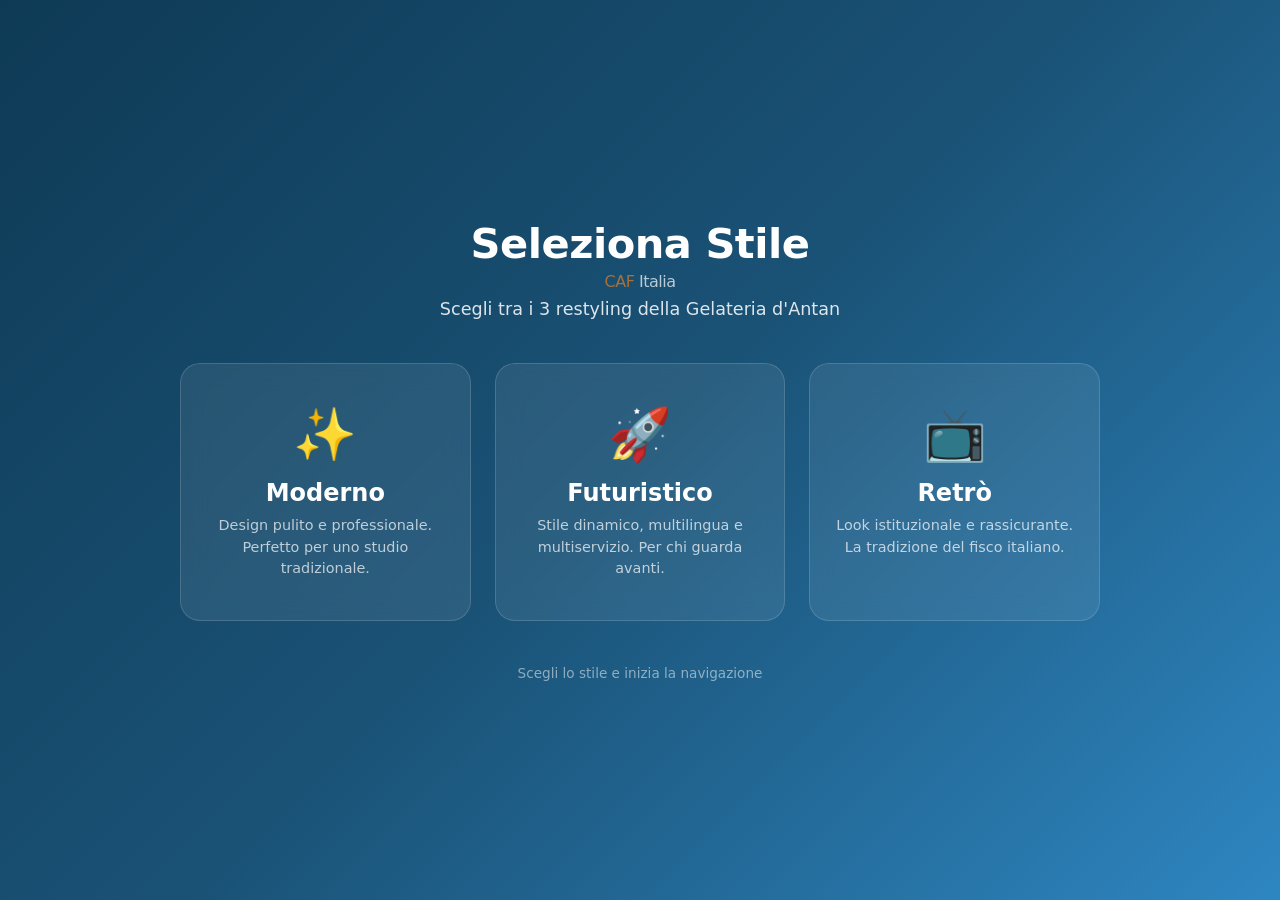
==== commit 2d7a4bd6: "Redesign landing page: Seleziona Stile with Moderno/Futuristico/Retrò" ====
--- a/index.html
+++ b/index.html
@@ -4,8 +4,7 @@
   <meta charset="UTF-8">
   <meta name="viewport" content="width=device-width, initial-scale=1.0">
   <meta name="description" content="CAF Italia - Centro di Assistenza Fiscale. Tre versioni del sito: classica, multietnica, istituzionale.">
-  <title>CAF Italia – Seleziona versione</title>
-  <link rel="stylesheet" href="https://cdnjs.cloudflare.com/ajax/libs/font-awesome/6.5.0/css/all.min.css">
+  <title>CAF Italia – Seleziona Stile</title>
   <style>
     * { margin:0; padding:0; box-sizing:border-box; }
     body {
@@ -14,53 +13,54 @@
       color:#fff; min-height:100vh; display:flex; align-items:center;
     }
     .container { max-width:960px; margin:0 auto; padding:40px 20px; text-align:center; }
-    h1 { font-size:2.6rem; margin-bottom:8px; }
-    h1 i { color:#e67e22; }
+    h1 { font-size:2.6rem; margin-bottom:8px; letter-spacing:-0.5px; }
+    h1 .accent { color:#e67e22; }
+    h1 small { display:block; font-size:1rem; font-weight:400; opacity:0.7; margin-top:4px; }
     p { font-size:1.1rem; opacity:0.85; margin-bottom:44px; }
     .grid { display:grid; grid-template-columns:repeat(3,1fr); gap:24px; }
     .card {
       background:rgba(255,255,255,0.08); backdrop-filter:blur(12px);
-      border:1px solid rgba(255,255,255,0.15); border-radius:16px;
-      padding:36px 24px; transition:all .3s; cursor:pointer;
+      border:1px solid rgba(255,255,255,0.15); border-radius:20px;
+      padding:40px 24px; transition:all .35s; cursor:pointer;
       text-decoration:none; color:#fff;
     }
-    .card:hover { transform:translateY(-8px); background:rgba(255,255,255,0.14); box-shadow:0 16px 40px rgba(0,0,0,0.25); }
-    .card-icon { font-size:2.8rem; color:#e67e22; margin-bottom:16px; }
-    .card h2 { font-size:1.4rem; margin-bottom:8px; }
-    .card p { font-size:0.9rem; opacity:0.75; margin-bottom:20px; }
-    .card .tag {
-      display:inline-block; padding:6px 16px; border-radius:50px;
-      background:rgba(255,255,255,0.12); font-size:0.8rem; font-weight:600;
+    .card:hover { transform:translateY(-10px); background:rgba(255,255,255,0.14); box-shadow:0 20px 50px rgba(0,0,0,0.3); }
+    .card-emoji { font-size:3.2rem; margin-bottom:14px; display:block; }
+    .card h2 { font-size:1.5rem; margin-bottom:8px; }
+    .card p { font-size:0.9rem; opacity:0.7; margin-bottom:0; line-height:1.5; }
+    .bottom { margin-top:44px; font-size:0.85rem; opacity:0.5; }
+    @media(max-width:768px){
+      .grid { grid-template-columns:1fr; gap:16px; }
+      h1 { font-size:2rem; }
+      .card { padding:28px 20px; }
     }
-    .bottom { margin-top:40px; font-size:0.85rem; opacity:0.6; }
-    @media(max-width:768px){ .grid { grid-template-columns:1fr; } h1 { font-size:2rem; } }
   </style>
 </head>
 <body>
   <div class="container">
-    <h1><i class="fas fa-calculator"></i> CAF Italia</h1>
-    <p>Seleziona la versione del sito che preferisci:</p>
+    <h1>
+      Seleziona Stile
+      <small><span class="accent">CAF</span> Italia</small>
+    </h1>
+    <p>Scegli tra i 3 restyling della Gelateria d'Antan</p>
     <div class="grid">
       <a href="index.html" class="card">
-        <div class="card-icon"><i class="fas fa-building"></i></div>
-        <h2>V1 – Classica</h2>
-        <p>Il sito originale. Design professionale blu e arancione. Studio GA, Torino.</p>
-        <span class="tag">Versione 1</span>
+        <span class="card-emoji">&#x2728;</span>
+        <h2>Moderno</h2>
+        <p>Design pulito e professionale. Perfetto per uno studio tradizionale.</p>
       </a>
       <a href="v2.html" class="card">
-        <div class="card-icon"><i class="fas fa-globe-europe"></i></div>
-        <h2>V2 – Multietnica</h2>
-        <p>Ispirato a GSM. Stile caldo, operatori multilingua, 6 sedi, servizi extra (biglietteria, assicurazioni, immigrazione).</p>
-        <span class="tag">Versione 2</span>
+        <span class="card-emoji">&#x1F680;</span>
+        <h2>Futuristico</h2>
+        <p>Stile dinamico, multilingua e multiservizio. Per chi guarda avanti.</p>
       </a>
       <a href="v3.html" class="card">
-        <div class="card-icon"><i class="fas fa-landmark"></i></div>
-        <h2>V3 – Istituzionale</h2>
-        <p>Ispirato a CAF CISL. Look istituzionale, EasyCAF app, numeri verdi, newsletter, blog news.</p>
-        <span class="tag">Versione 3</span>
+        <span class="card-emoji">&#x1F4FA;</span>
+        <h2>Retr&ograve;</h2>
+        <p>Look istituzionale e rassicurante. La tradizione del fisco italiano.</p>
       </a>
     </div>
-    <div class="bottom">Scegli la versione e inizia la navigazione</div>
+    <div class="bottom">Scegli lo stile e inizia la navigazione</div>
   </div>
 </body>
 </html>
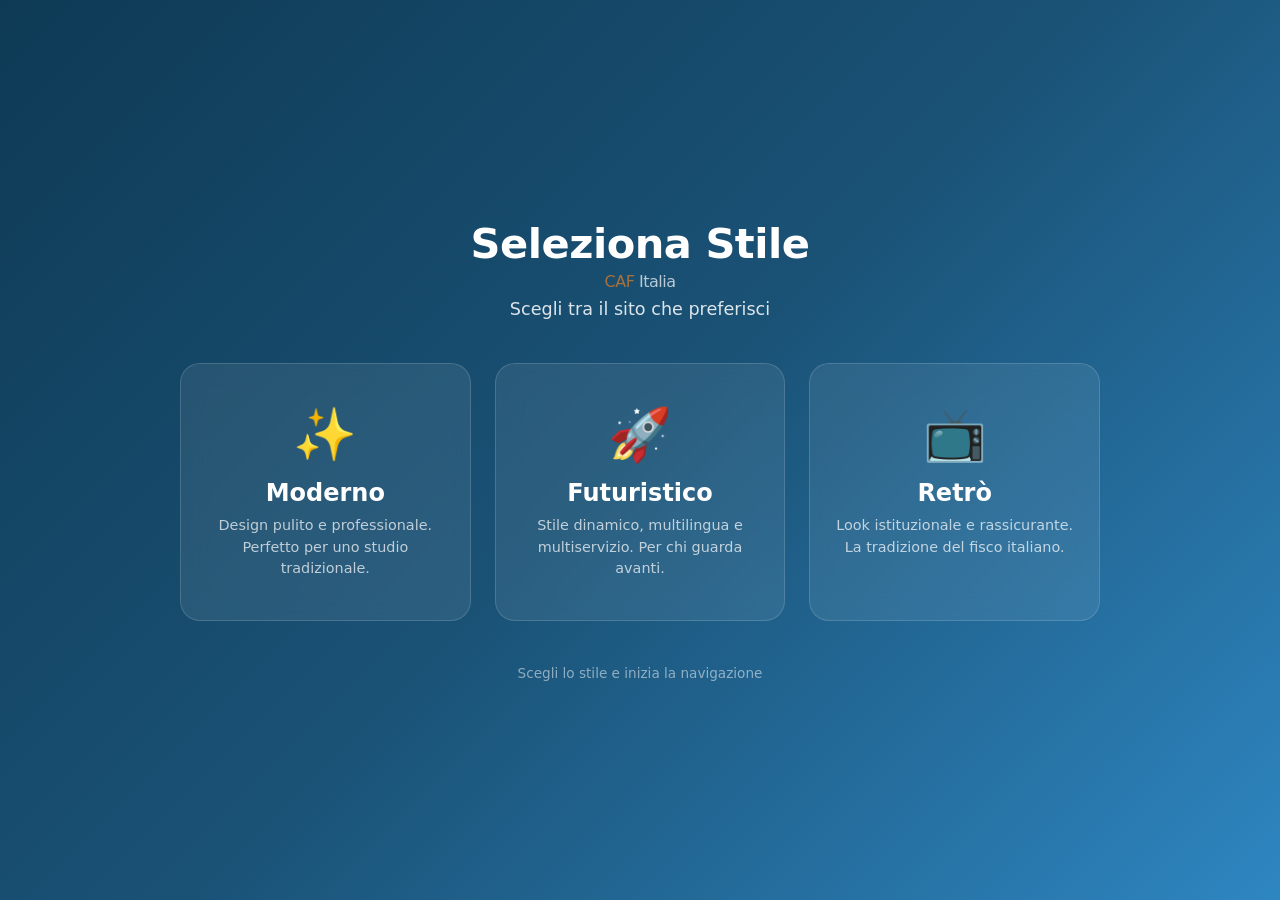
==== commit 8f6ea67e: "Fix subtitle text" ====
--- a/index.html
+++ b/index.html
@@ -42,9 +42,9 @@
       Seleziona Stile
       <small><span class="accent">CAF</span> Italia</small>
     </h1>
-    <p>Scegli tra i 3 restyling della Gelateria d'Antan</p>
+    <p>Scegli tra il sito che preferisci</p>
     <div class="grid">
-      <a href="index.html" class="card">
+      <a href="v1.html" class="card">
         <span class="card-emoji">&#x2728;</span>
         <h2>Moderno</h2>
         <p>Design pulito e professionale. Perfetto per uno studio tradizionale.</p>
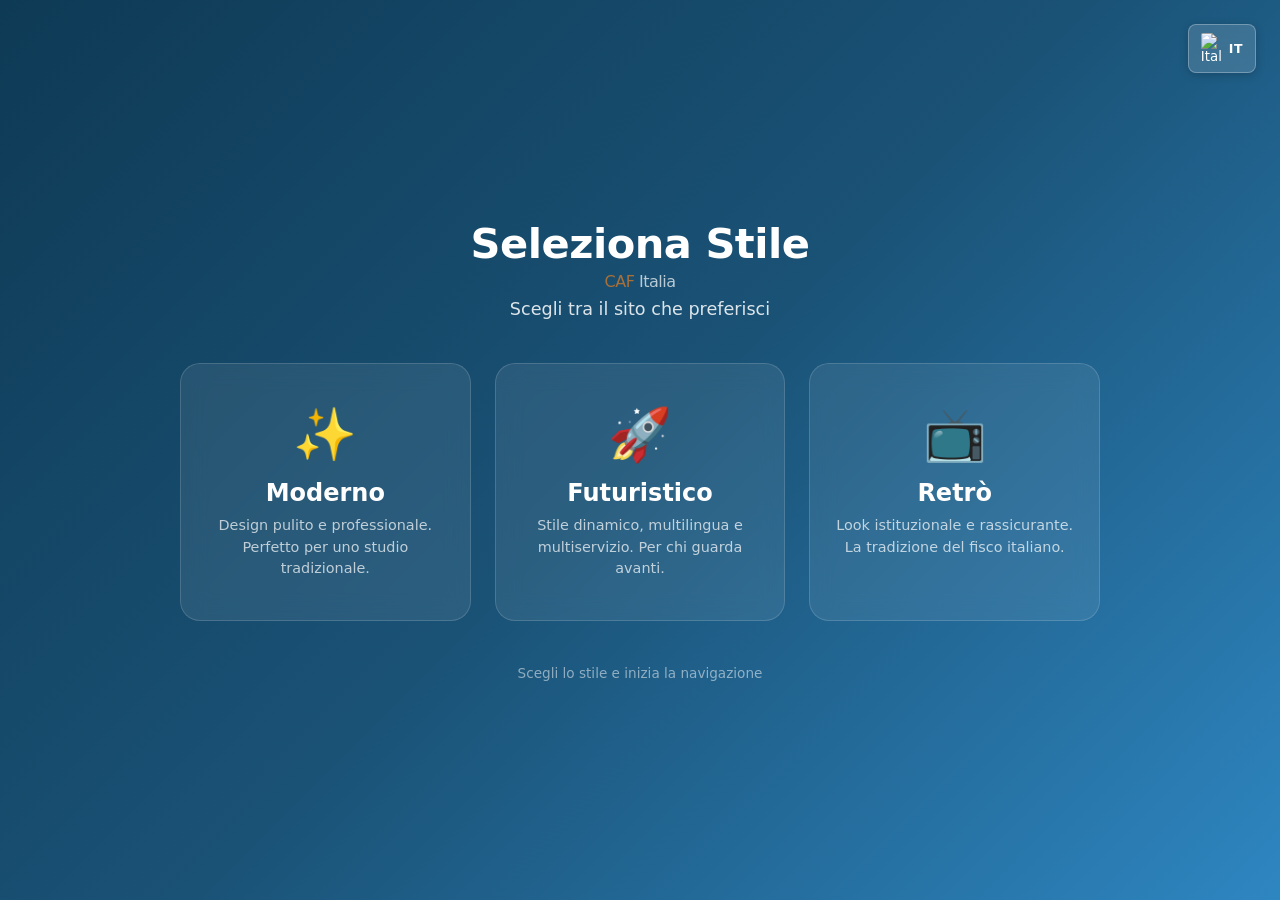
==== commit 07a49cf6: "feat: add multi-language support (IT, EN, ES, TH)" ====
--- a/index.html
+++ b/index.html
@@ -4,13 +4,45 @@
   <meta charset="UTF-8">
   <meta name="viewport" content="width=device-width, initial-scale=1.0">
   <meta name="description" content="CAF Italia - Centro di Assistenza Fiscale. Tre versioni del sito: classica, multietnica, istituzionale.">
-  <title>CAF Italia – Seleziona Stile</title>
+  <title data-i18n="idx_page_title">CAF Italia – Seleziona Stile</title>
   <style>
     * { margin:0; padding:0; box-sizing:border-box; }
     body {
       font-family:'Segoe UI',system-ui,sans-serif;
       background:linear-gradient(135deg,#0e3a55 0%,#1a5276 50%,#2e86c1 100%);
       color:#fff; min-height:100vh; display:flex; align-items:center;
+      position:relative;
+    }
+    .top-lang-bar {
+      position:fixed; top:24px; right:24px; z-index:1000;
+    }
+    .lang-toggle-btn {
+      background:rgba(255,255,255,0.14);
+      backdrop-filter:blur(10px);
+      border:1px solid rgba(255,255,255,0.28);
+      border-radius:8px;
+      cursor:pointer;
+      padding:8px 12px;
+      min-height:38px;
+      touch-action:manipulation;
+      display:inline-flex;
+      align-items:center;
+      gap:8px;
+      transition:all 0.3s ease;
+      box-shadow:0 2px 10px rgba(0,0,0,0.2);
+      color:#fff;
+      font-family:inherit;
+    }
+    .lang-toggle-btn:hover {
+      background:rgba(255,255,255,0.24);
+      border-color:#e67e22;
+      transform:translateY(-1px);
+    }
+    .lang-toggle-btn img {
+      width:20px; height:auto; border-radius:2px; display:block;
+    }
+    .lang-toggle-btn span {
+      font-size:0.78rem; font-weight:700; letter-spacing:0.5px;
     }
     .container { max-width:960px; margin:0 auto; padding:40px 20px; text-align:center; }
     h1 { font-size:2.6rem; margin-bottom:8px; letter-spacing:-0.5px; }
@@ -33,34 +65,42 @@
       .grid { grid-template-columns:1fr; gap:16px; }
       h1 { font-size:2rem; }
       .card { padding:28px 20px; }
+      .top-lang-bar { top:16px; right:16px; }
     }
   </style>
 </head>
-<body>
+<body data-page="index">
+  <div class="top-lang-bar">
+    <button type="button" id="lang-toggle-btn" class="lang-toggle-btn" title="Switch to English" aria-label="Change language">
+      <img id="lang-flag-img" src="https://flagcdn.com/w40/it.png" alt="Italiano">
+      <span id="lang-code-text">IT</span>
+    </button>
+  </div>
   <div class="container">
-    <h1>
+    <h1 data-i18n-html="idx_h1">
       Seleziona Stile
       <small><span class="accent">CAF</span> Italia</small>
     </h1>
-    <p>Scegli tra il sito che preferisci</p>
+    <p data-i18n="idx_sub">Scegli tra il sito che preferisci</p>
     <div class="grid">
       <a href="v1.html" class="card">
         <span class="card-emoji">&#x2728;</span>
-        <h2>Moderno</h2>
-        <p>Design pulito e professionale. Perfetto per uno studio tradizionale.</p>
+        <h2 data-i18n="idx_c1_title">Moderno</h2>
+        <p data-i18n="idx_c1_desc">Design pulito e professionale. Perfetto per uno studio tradizionale.</p>
       </a>
       <a href="v2.html" class="card">
         <span class="card-emoji">&#x1F680;</span>
-        <h2>Futuristico</h2>
-        <p>Stile dinamico, multilingua e multiservizio. Per chi guarda avanti.</p>
+        <h2 data-i18n="idx_c2_title">Futuristico</h2>
+        <p data-i18n="idx_c2_desc">Stile dinamico, multilingua e multiservizio. Per chi guarda avanti.</p>
       </a>
       <a href="v3.html" class="card">
         <span class="card-emoji">&#x1F4FA;</span>
-        <h2>Retr&ograve;</h2>
-        <p>Look istituzionale e rassicurante. La tradizione del fisco italiano.</p>
+        <h2 data-i18n="idx_c3_title">Retr&ograve;</h2>
+        <p data-i18n="idx_c3_desc">Look istituzionale e rassicurante. La tradizione del fisco italiano.</p>
       </a>
     </div>
-    <div class="bottom">Scegli lo stile e inizia la navigazione</div>
+    <div class="bottom" data-i18n="idx_bottom">Scegli lo stile e inizia la navigazione</div>
   </div>
+  <script src="js/main.js"></script>
 </body>
 </html>
